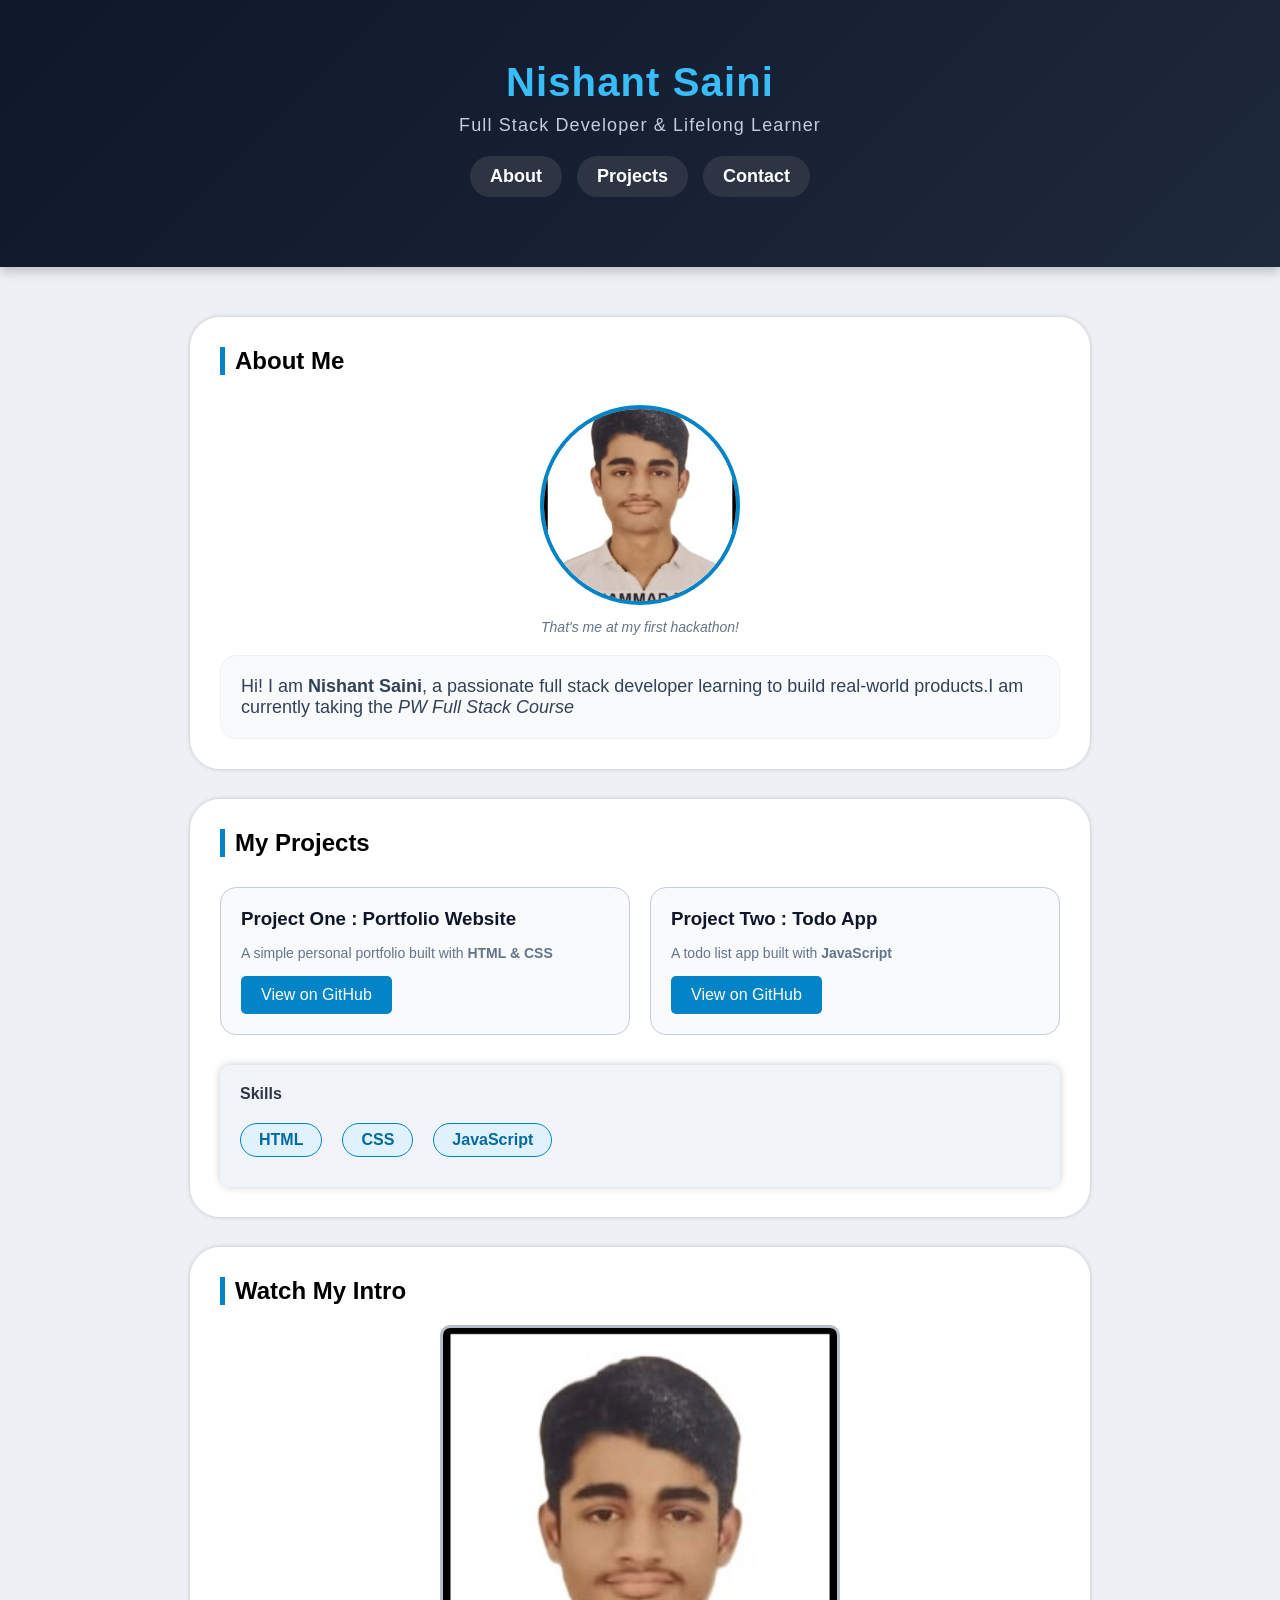
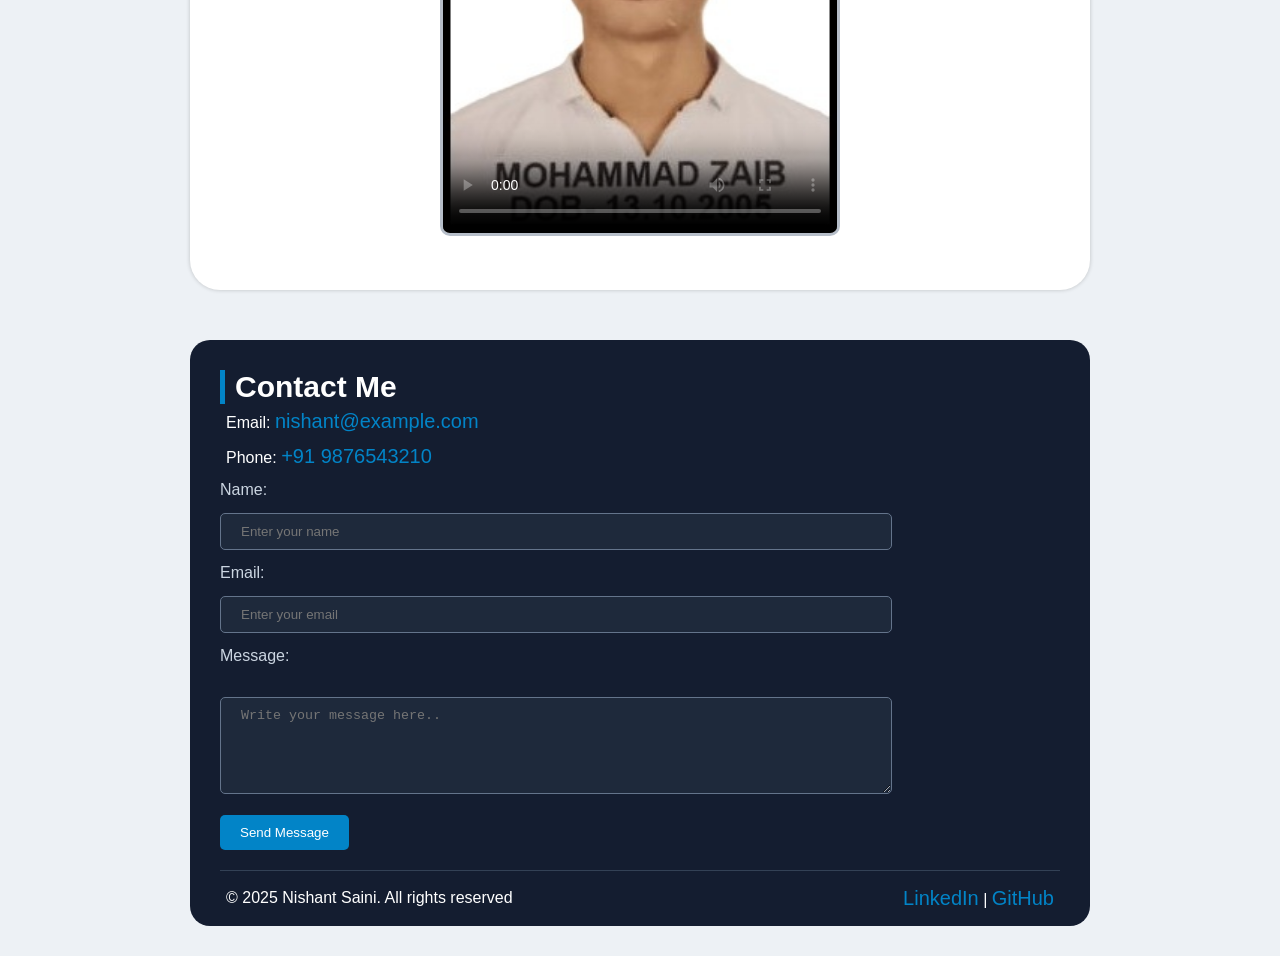
==== portfolio.html @ 4e53c7bf "My first project" ====
<!DOCTYPE html>
<html lang="en">
<head>
    <meta charset="UTF-8">
    <meta name="viewport" content="width=device-width, initial-scale=1.0">
    <title>Nishant Saini | Portfolio</title>
</head>
<link rel="stylesheet" href="style.css">
<body>
    <header>
        <h1>Nishant Saini</h1>
        <p>Full Stack Developer & Lifelong Learner</p>
        <nav>
        <a href="#about">About</a>
        <a href="#project">Projects</a>
        <a href="#contact">Contact</a>
        </nav>
    </header>
    <main>
        <section id="about">
            <h2>About Me</h2>
            <figure>
                <img src="passport size photo.jpg" height="200px" width="200px" alt="Image Not available">
                <figcaption>That's me at my first hackathon!</figcaption>
            </figure>
            <p>Hi! I am <strong>Nishant Saini</strong>, a passionate full stack developer learning to build real-world products.I am currently taking the <em>PW Full Stack Course</em></p>
        </section>
        <section id="project">
            <h2>My Projects</h2>
            <div class="detail">
            <article>
            <h3>Project One : Portfolio Website</h3>
            <p>A simple personal portfolio built with <strong>HTML & CSS</strong></p>
            <a href="">View on GitHub</a>
            </article>
            <article>
            <h3>Project Two : Todo App</h3>
            <p>A todo list app built with <strong>JavaScript</strong></p>
            <a href="">View on GitHub</a>
            </article>
            </div>
            <div id="skills">
                <h3>Skills</h3>
                <ul>
                    <li>HTML</li>
                    <li>CSS</li>
                    <li>JavaScript</li>
                </ul>
            </div>
        </section>
        <section id="intro">
            <h2>Watch My Intro</h2>
            <video src="345062_medium.mp4" controls poster="passport size photo.jpg" width="400" height="400"></video>
        </section>
    </main>
    <footer id="contact">
        <h2>Contact Me</h2>
        <p>Email: <a href="mailto:nishant@example.com">nishant@example.com</a></p>
        <p>Phone: <a href="tel:+919876543210">+91 9876543210</a></p>
        <form action="">
        <label for="name">Name:</label>
        <input type="text" id="name" placeholder="Enter your name">
        <br>
        <label for="email">Email:</label>
        <input type="email" id="email" placeholder="Enter your email">
        <br>
        <label for="message">Message:</label>
        <br>
        <textarea name="message" id="message" rows="5" cols="40" placeholder="Write your message here.."></textarea>
        <br>
        
        <button type="submit">Send Message</button>
        <br>
        </form>
           <div id="lower_footer">
            <p>&copy; 2025 Nishant Saini. All rights reserved</p>
            <p>
            <a href="">LinkedIn</a> | <a href="">GitHub</a>
           </p>
        </div>
    </footer>
</body>
</html>
---- style.css ----
* {
    padding: 0;
    margin: 0;
    box-sizing: border-box;
}

body {
    font-family: 'Poppins', Arial, sans-serif;
    background-color: rgb(237, 241, 245);
}

header {
    padding: 60px 0;
    font-size: 18px;
    text-align: center;
        background: linear-gradient(135deg, #0f172a, #1e293b);
        box-shadow: 0 5px 10px rgba(0,0,0, 0.2);
}
header h1 {
    font-size: 2.5rem;
    letter-spacing: 0.07rem;
     
         color: #38bdf8;
}
header p {
    color: rgb(197, 204, 219);
    padding:10px 0;
    letter-spacing: 0.07rem;
}
header nav a {
    display: inline-block;
    text-decoration: none;
    padding: 10px 20px;
    background-color: rgb(45, 53, 69);
    border-radius: 30px;
    color: white;
    margin: 10px 5px;
    font-weight: 600;
    
}
header nav a:hover {
    background-color: rgb(2, 132, 199);
}

main {
    margin: 50px auto;
    max-width: 900px;
}

#about,#project,#intro {
    background-color: white;
    padding: 30px;
    border-radius: 30px;
    margin-bottom: 30px;
    box-shadow: 0 0 4px rgba(0,0,0, 0.2);
}

#about h2,#project h2,#intro h2 {
    border-left: 5px solid rgb(2, 132, 199);
    padding-left: 10px;
}

#about figure{
    text-align: center;
    padding: 20px 0;
}

#about figure img {
    border: 4px solid rgb(2, 132, 199);
    border-radius: 50%;
    margin: 10px 0;
    object-fit: cover;
}

#about figure img:hover{
    transform: scale(1.05);
    transition: all 1s;
    box-shadow: 10px 10px 10px rgba(0,0,0, 0.1);
}

#about figure figcaption {
    font-size: 14px;
    font-style: italic;
    color: 
rgb(100, 116, 139);
}

#about p {
    border-radius: 16px;
    border: 1px solid #f0f0f1;
    background-color: #f8fafc;
    font-size: 18px;
    padding: 20px;
   color: rgb(51, 65, 85);
}

.detail {
    display: flex;
    gap: 20px;
    margin: 30px 0;
    flex-wrap: wrap;
}

.detail article {
    background-color: rgb(248, 250, 252);
    border: 1px solid rgb(197, 204, 219);
    border-radius: 16px;
    padding: 20px;
    flex: 1;
    color: #10162a;
    transition: all 0.5s;
}

.detail article p {
    color: rgb(100, 116, 139);
   font-size: 14px;
   margin: 15px 0;
}

.detail article a {
    display: inline-block;
    text-decoration: none;
    padding: 10px 20px;
    border-radius: 5px;
    background-color: rgb(2, 132, 199);
    color: white;
}
.detail article:hover {
    box-shadow: 10px 10px 10px rgba(0,0,0, 0.1);
    transform: translateY(-5px);
}

.detail article a:hover {
    background-color: rgb(3, 105, 161);
}

#skills {
    background-color:rgb(241, 245, 249) ;
    border-radius: 10px;
     box-shadow: 0 0 8px rgba(0,0,0, 0.2);
     padding: 20px;
}

#skills h3 {
    color: rgb(45, 53, 69);
    padding-bottom: 10px;
    font-size: 16px;
    font-weight: 800;
}

#skills ul {
    list-style: none;
    display: flex;
    gap: 20px;
    padding: 10px 0;
    flex-wrap: wrap;
}

#skills ul li {
    border: 1px solid rgb(2, 132, 199);
    color: rgb(3, 105, 161);
    font-weight: 700;
    padding: 7px 18px;
    border-radius: 20px;
    background-color: rgb(224, 242, 254);
}

#intro {
    text-align: center;
}

#intro h2 {
text-align: left;
}

 #intro video {
    margin: 20px 0;
    object-fit: cover;
    max-width: 100%;
    height: auto;
    border-radius: 10px;
    border: 3px solid rgba(100, 116, 139, 0.466);
 }

footer {
    margin: 50px auto;
    max-width: 900px;
    background-color: #141d30;
    padding: 30px 30px 0;
    border-radius: 20px;
    margin-bottom: 30px;
}

footer h2 {
    font-size: 30px;
    color: white;
    padding-left: 10px;
     border-left: 5px solid rgb(2, 132, 199);
}

footer p {
    padding: 6px;
    color: white;
}

footer p a {
    text-decoration: none;
    color: rgb(2, 132, 199);
    font-size: 20px;
}

footer p a:hover {
  text-decoration: underline;
  color: #38bdf8;
}

form {
    max-width: 80%;
}

form label {
    display: block;
    color: rgb(203, 213, 225);
    font-weight: 500;
    margin: 7px 0;
}

form input[type="text"],
form input[type="email"],
textarea {
    outline: none;
    padding:10px 20px;
    color: white;
    width: 100%;
    border-radius: 5px;
    background-color: rgb(30, 41, 59);
    border: 1px solid rgb(100, 116, 139);
    margin: 7px 0;
}

form button {
   display: inline-block;
    text-decoration: none;
    padding: 10px 20px;
    border-radius: 5px;
    background-color: rgb(2, 132, 199);
    color: white;
    outline: none;
    border: none;
    margin: 10px 0;
}

form button:hover {
    background-color: rgb(3, 105, 161);
}

#lower_footer {
    border-top: 1px solid rgb(51, 65, 85);
    margin-top: 10px;
    display: flex;
    justify-content: space-between;
    align-items: center;
    padding: 10px 0;
    flex-wrap: wrap;
}
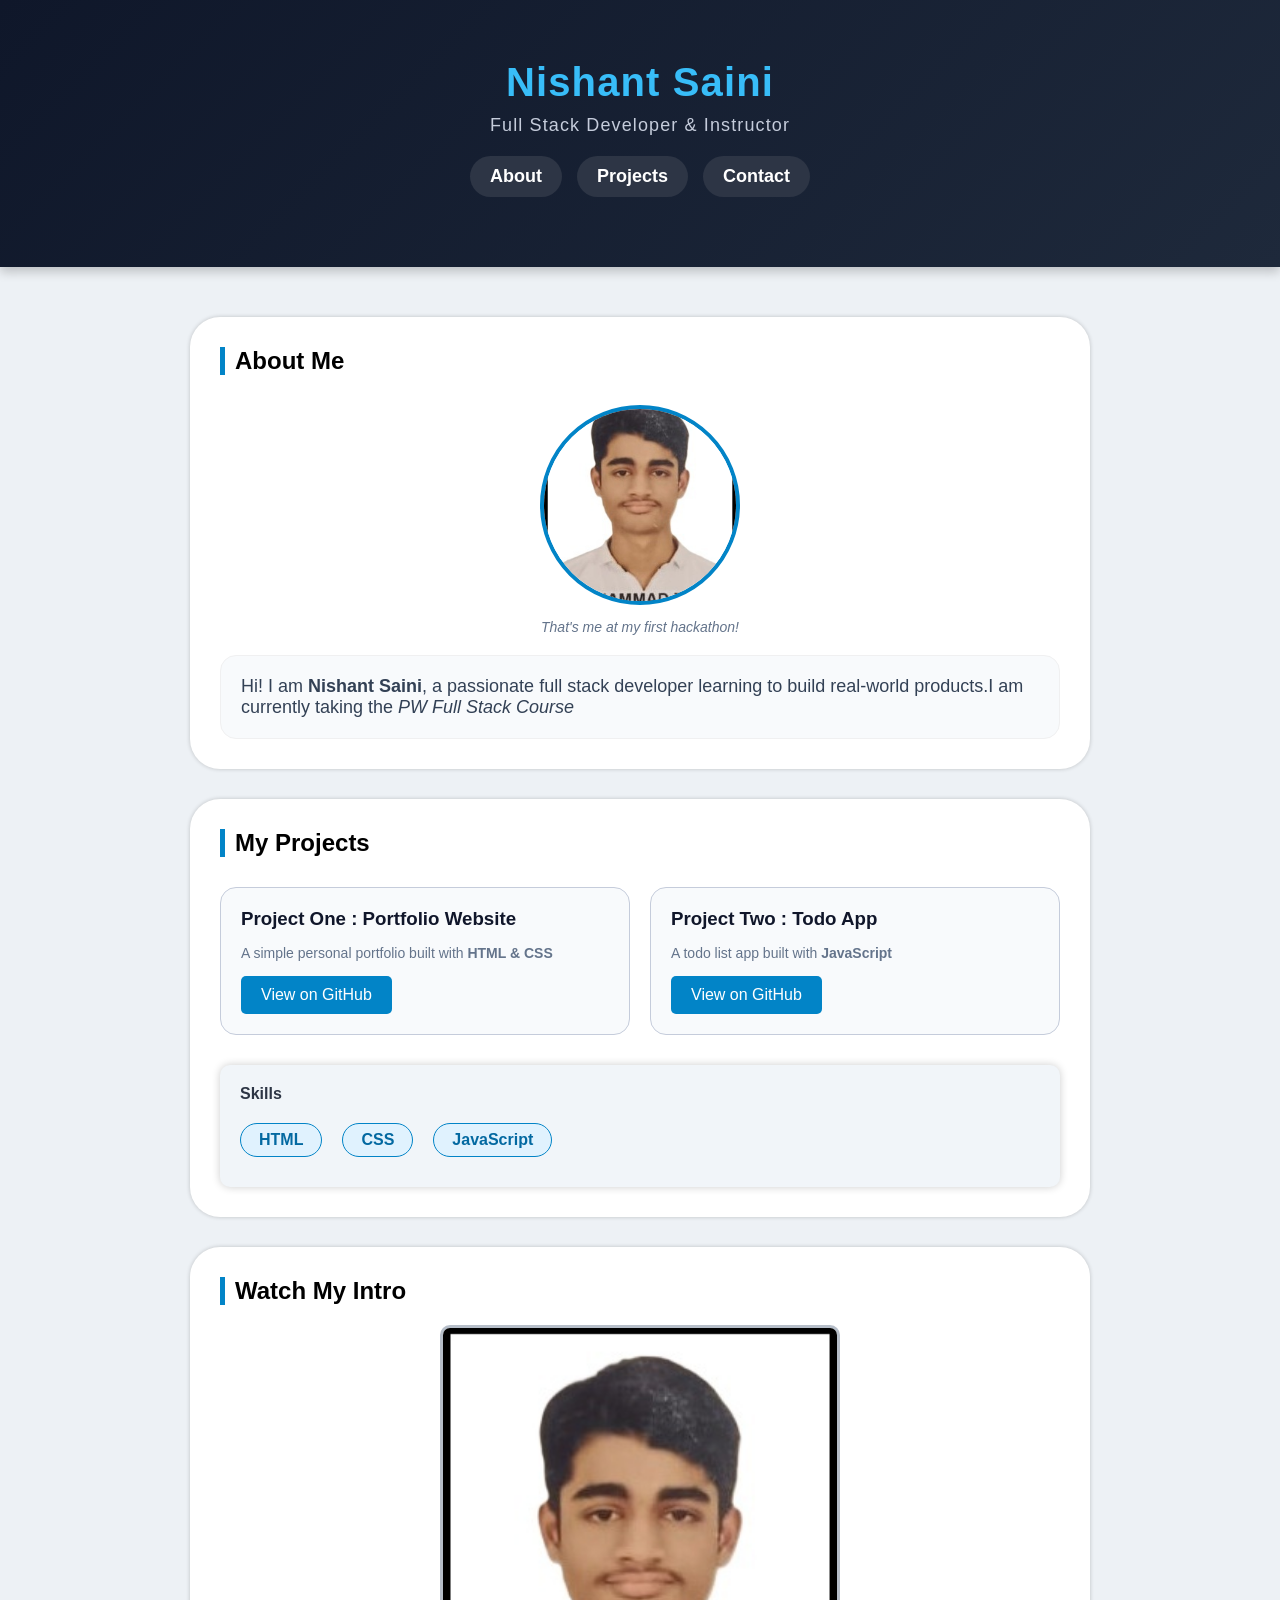
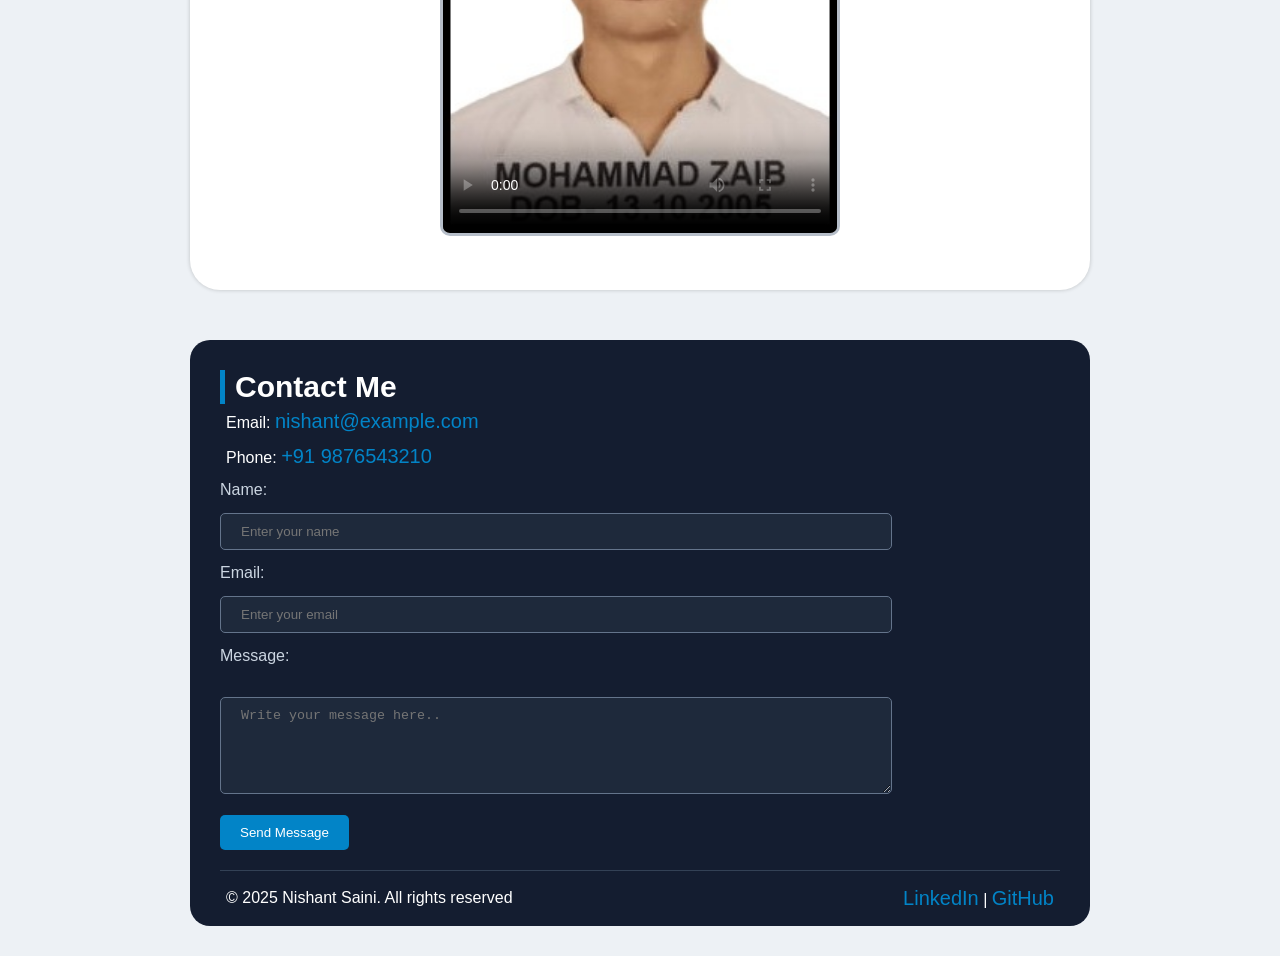
==== commit f90bf64c: "change tagline" ====
--- a/portfolio.html
+++ b/portfolio.html
@@ -9,7 +9,7 @@
 <body>
     <header>
         <h1>Nishant Saini</h1>
-        <p>Full Stack Developer & Lifelong Learner</p>
+        <p>Full Stack Developer & Instructor</p>
         <nav>
         <a href="#about">About</a>
         <a href="#project">Projects</a>
